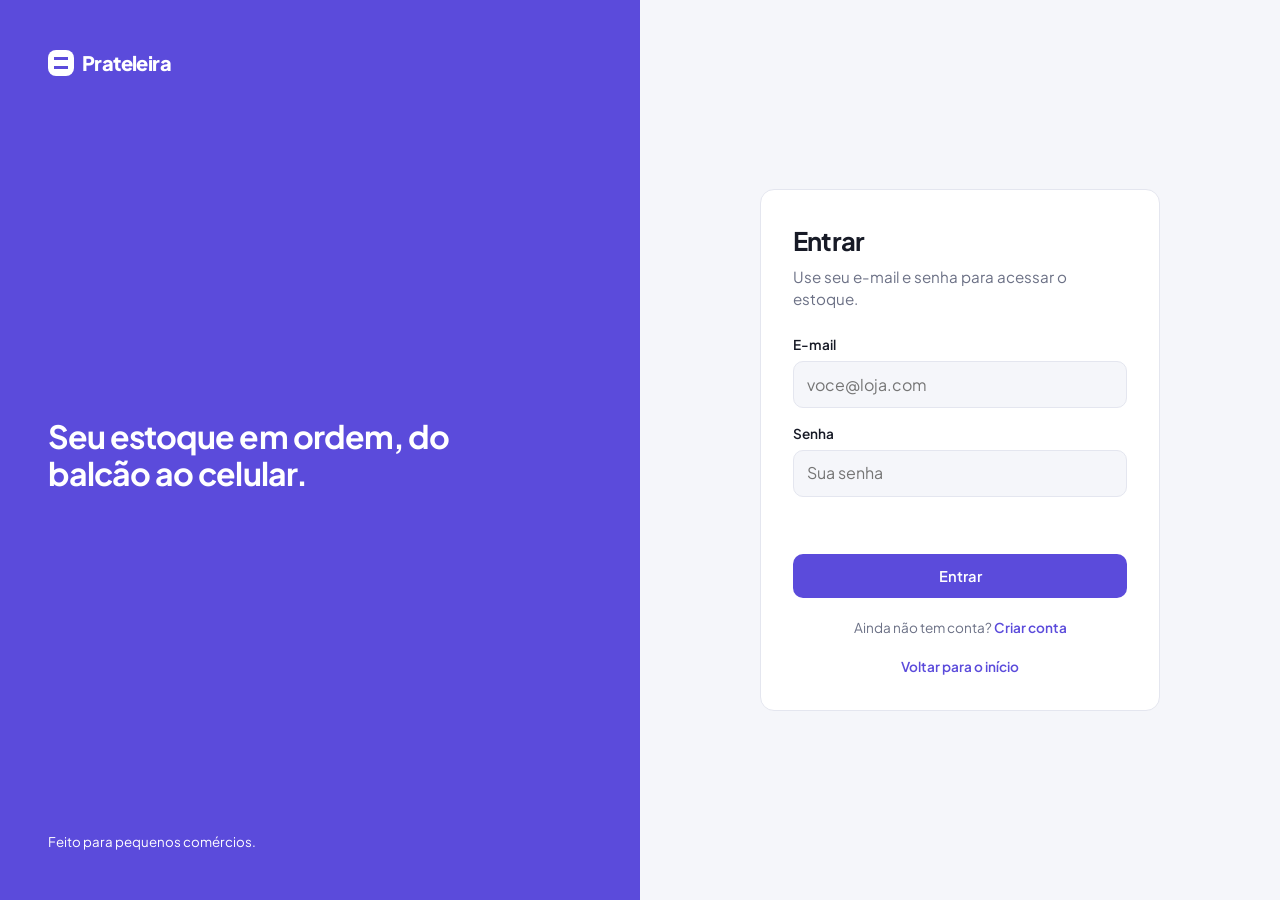
==== public/login.html @ 9b383a3e "versão 1" ====
<!DOCTYPE html>
<html lang="pt-BR"><head><meta charset="utf-8"><meta name="viewport" content="width=device-width,initial-scale=1"><title>Entrar · Prateleira</title><link rel="preconnect" href="https://fonts.googleapis.com"><link href="https://fonts.googleapis.com/css2?family=Plus+Jakarta+Sans:wght@400;500;600;700;800&display=swap" rel="stylesheet"><link rel="stylesheet" href="style.css"></head>
<body>
<div class="login-wrap">
  <aside class="login-side">
    <a href="index.html" class="logo"><i></i>Prateleira</a>
    <h2>Seu estoque em ordem, do balcão ao celular.</h2>
    <small>Feito para pequenos comércios.</small>
  </aside>
  <main class="login-form">
    <form class="card" id="form-login">
      <h1>Entrar</h1>
      <p class="sub">Use seu e-mail e senha para acessar o estoque.</p>
      <label for="email">E-mail</label>
      <input id="email" type="email" placeholder="voce@loja.com" required>
      <label for="senha">Senha</label>
      <input id="senha" type="password" placeholder="Sua senha" required>
      <p class="erro" id="erro" role="alert"></p>
      <button class="btn btn-primary" type="submit">Entrar</button>
      <p class="small">Ainda não tem conta? <a href="cadastro.html">Criar conta</a></p>
      <p class="small"><a href="index.html">Voltar para o início</a></p>
    </form>
  </main>
</div>
<script>
document.getElementById('form-login').addEventListener('submit',async e=>{
  e.preventDefault();
  const erro=document.getElementById('erro');erro.textContent='';
  const r=await fetch('/api/login',{method:'POST',headers:{'Content-Type':'application/json'},body:JSON.stringify({email:document.getElementById('email').value,senha:document.getElementById('senha').value})});
  if(r.ok) location.href='/app.html';
  else erro.textContent=(await r.json().catch(()=>({}))).erro||'Não foi possível entrar.';
});
</script>
</body></html>
---- public/style.css ----
:root{--bg:#f5f6fa;--surface:#fff;--ink:#171a26;--muted:#6b7085;--line:#e4e6ef;--accent:#5b4bdb;--accent-dark:#4637b8;--accent-soft:#eeebff;--ok:#12805c;--ok-soft:#dff5ec;--warn:#a85d00;--warn-soft:#fff0d6;--bad:#b42343;--bad-soft:#fde3e8;--r:14px}
@media(prefers-color-scheme:dark){:root{--bg:#10121b;--surface:#181b27;--ink:#eceef7;--muted:#9a9fb5;--line:#2a2e40;--accent:#8b7dff;--accent-dark:#a79cff;--accent-soft:#25234a;--ok:#4fd1a1;--ok-soft:#133a2d;--warn:#f5b04c;--warn-soft:#3b2b10;--bad:#ff7a93;--bad-soft:#42171f}}
*{box-sizing:border-box;margin:0}
body{font-family:'Plus Jakarta Sans',system-ui,sans-serif;background:var(--bg);color:var(--ink);line-height:1.5}
a{color:inherit;text-decoration:none}
:focus-visible{outline:3px solid var(--accent);outline-offset:2px}
.logo{font-weight:800;font-size:1.25rem;letter-spacing:-.03em;display:flex;align-items:center;gap:.5rem}
.logo i{width:26px;height:26px;border-radius:8px;background:var(--accent);display:inline-block;position:relative}
.logo i::after{content:"";position:absolute;inset:7px 6px;border-top:3px solid #fff;border-bottom:3px solid #fff}
.btn{display:inline-flex;align-items:center;justify-content:center;gap:.4rem;padding:.65rem 1.1rem;border-radius:10px;border:1px solid transparent;font:inherit;font-weight:600;font-size:.92rem;cursor:pointer;transition:background .15s}
.btn-primary{background:var(--accent);color:#fff}.btn-primary:hover{background:var(--accent-dark)}
.btn-ghost{background:transparent;border-color:var(--line);color:var(--ink)}.btn-ghost:hover{background:var(--accent-soft)}
.btn-sm{padding:.35rem .7rem;font-size:.8rem}
.btn-danger{background:var(--bad-soft);color:var(--bad)}
/* header */
.topbar{display:flex;justify-content:space-between;align-items:center;padding:1rem clamp(1rem,5vw,3rem);background:var(--surface);border-bottom:1px solid var(--line)}
.topbar nav{display:flex;gap:1.5rem;align-items:center;font-weight:500;color:var(--muted)}
/* landing */
.hero{max-width:1080px;margin:0 auto;padding:clamp(2.5rem,8vw,6rem) clamp(1rem,5vw,3rem);display:grid;gap:3rem;grid-template-columns:1.1fr .9fr;align-items:center}
.hero h1{font-size:clamp(2.2rem,5vw,3.6rem);line-height:1.05;letter-spacing:-.04em;font-weight:800}
.hero p{color:var(--muted);font-size:1.1rem;margin:1.2rem 0 2rem;max-width:46ch}
.hero .actions{display:flex;gap:.75rem;flex-wrap:wrap}
.preview{background:var(--surface);border:1px solid var(--line);border-radius:var(--r);padding:1.2rem;box-shadow:0 20px 50px -25px rgba(91,75,219,.45)}
.preview .row{display:flex;justify-content:space-between;align-items:center;padding:.75rem 0;border-bottom:1px solid var(--line)}
.preview .row:last-child{border:0}
.features{max-width:1080px;margin:0 auto;padding:0 clamp(1rem,5vw,3rem) 4rem;display:grid;gap:1rem;grid-template-columns:repeat(3,1fr)}
.features div{padding:1.4rem;border-left:3px solid var(--accent);background:var(--surface);border-radius:0 var(--r) var(--r) 0}
.features h3{margin-bottom:.3rem}.features p{color:var(--muted);font-size:.95rem}
/* badges */
.badge{display:inline-block;padding:.15rem .6rem;border-radius:99px;font-size:.78rem;font-weight:600}
.b-ok{background:var(--ok-soft);color:var(--ok)}.b-warn{background:var(--warn-soft);color:var(--warn)}.b-bad{background:var(--bad-soft);color:var(--bad)}
/* login */
.login-wrap{min-height:100vh;display:grid;grid-template-columns:1fr 1fr}
.login-side{background:var(--accent);color:#fff;padding:3rem;display:flex;flex-direction:column;justify-content:space-between}
.login-side .logo i{background:#fff}.login-side .logo i::after{border-color:var(--accent)}
.login-side h2{font-size:2rem;letter-spacing:-.03em;line-height:1.15;max-width:18ch}
.login-form{display:grid;place-items:center;padding:2rem}
.card{background:var(--surface);border:1px solid var(--line);border-radius:var(--r);padding:1.5rem}
.login-form .card{width:min(400px,100%);padding:2rem}
.login-form h1{font-size:1.6rem;letter-spacing:-.03em}
.sub{color:var(--muted);margin:.3rem 0 1.5rem;font-size:.95rem}
label{display:block;font-weight:600;font-size:.85rem;margin:1rem 0 .35rem}
input,select{width:100%;padding:.65rem .8rem;border:1px solid var(--line);border-radius:10px;background:var(--bg);color:var(--ink);font:inherit}
.login-form .btn{width:100%;margin-top:1.5rem}
.small{font-size:.85rem;color:var(--muted);text-align:center;margin-top:1.2rem}
.small a{color:var(--accent);font-weight:600}
/* app */
.app{display:grid;grid-template-columns:230px 1fr;min-height:100vh}
.side{background:var(--surface);border-right:1px solid var(--line);padding:1.3rem 1rem;display:flex;flex-direction:column;gap:.3rem}
.side .logo{margin-bottom:1.5rem;padding-left:.4rem}
.side a{padding:.6rem .8rem;border-radius:10px;color:var(--muted);font-weight:500}
.side a.on{background:var(--accent-soft);color:var(--accent);font-weight:700}
.side .exit{margin-top:auto}
.main{padding:clamp(1rem,3vw,2rem);min-width:0}
.head{display:flex;justify-content:space-between;align-items:center;flex-wrap:wrap;gap:1rem;margin-bottom:1.5rem}
.head h1{font-size:1.6rem;letter-spacing:-.03em}
.tab-radio{position:absolute;opacity:0;pointer-events:none}
.tabs{display:inline-flex;background:var(--surface);border:1px solid var(--line);border-radius:12px;padding:4px;margin-bottom:1.5rem}
.tabs label{margin:0;padding:.5rem 1.1rem;border-radius:9px;cursor:pointer;color:var(--muted);font-size:.9rem}
#t-crud:checked~.tabs label[for=t-crud],#t-tab:checked~.tabs label[for=t-tab]{background:var(--accent);color:#fff}
#t-crud:focus-visible~.tabs label[for=t-crud],#t-tab:focus-visible~.tabs label[for=t-tab]{outline:3px solid var(--accent);outline-offset:2px}
.panel{display:none}
#t-crud:checked~.panels .p-crud,#t-tab:checked~.panels .p-tab{display:block}
.crud-grid{display:grid;grid-template-columns:minmax(260px,360px) 1fr;gap:1.2rem;align-items:start}
.form-row{display:grid;grid-template-columns:1fr 1fr;gap:.8rem}
.card h2{font-size:1.05rem;margin-bottom:.2rem}
.form-actions{display:flex;gap:.6rem;margin-top:1.4rem}
.list li{list-style:none;display:flex;justify-content:space-between;align-items:center;gap:1rem;padding:.8rem 0;border-bottom:1px solid var(--line)}
.list li:last-child{border:0}
.list ul{padding:0}.list small{color:var(--muted)}
.list .acts{display:flex;gap:.4rem;flex-shrink:0}
.kpis{display:grid;grid-template-columns:repeat(3,1fr);gap:1rem;margin-bottom:1.2rem}
.kpis .card strong{display:block;font-size:1.7rem;letter-spacing:-.03em}
.kpis .card span{color:var(--muted);font-size:.85rem}
.toolbar{display:flex;gap:.8rem;margin-bottom:1rem}
.toolbar input{max-width:320px}.toolbar select{max-width:200px}
.table-wrap{overflow-x:auto;padding:0}
table{width:100%;border-collapse:collapse;min-width:640px}
th,td{padding:.85rem 1.1rem;text-align:left;border-bottom:1px solid var(--line);font-size:.92rem}
th{color:var(--muted);font-weight:600;font-size:.82rem;background:var(--bg)}
tr:last-child td{border:0}
td.num,th.num{text-align:right;font-variant-numeric:tabular-nums}
@media(max-width:820px){.hero,.features,.login-wrap,.crud-grid,.kpis{grid-template-columns:1fr}.login-side{display:none}.app{grid-template-columns:1fr}.side{flex-direction:row;overflow-x:auto;border-right:0;border-bottom:1px solid var(--line)}.side .logo{margin:0 1rem 0 0}.side .exit{margin:0 0 0 auto}.topbar nav a:not(.btn){display:none}}

.erro{color:var(--bad);font-size:.88rem;font-weight:600;margin-top:1rem;min-height:1.2em}
button.btn{font-family:inherit}
.btn:disabled{opacity:.4;cursor:not-allowed}
.page{max-width:1080px;margin:0 auto;padding:clamp(2rem,6vw,4rem) clamp(1rem,5vw,3rem) 1.5rem}
.page h1{font-size:clamp(1.9rem,4vw,2.8rem);letter-spacing:-.04em;line-height:1.1}
.page p{color:var(--muted);margin-top:.8rem;max-width:56ch}
.topbar nav a.atual{color:var(--accent);font-weight:700}
.end{max-width:1080px;margin:0 auto;padding:0 clamp(1rem,5vw,3rem) 4rem}
.modal{border:1px solid var(--line);border-radius:var(--r);background:var(--surface);color:var(--ink);padding:1.8rem;width:min(420px,calc(100% - 2rem));margin:auto}
.modal::backdrop{background:rgba(16,18,27,.55)}
.modal h2{font-size:1.3rem;letter-spacing:-.03em}
.modal .sub{margin-bottom:.5rem;font-weight:600;color:var(--ink)}
.b-info{background:var(--accent-soft);color:var(--accent)}
.list li{flex-wrap:wrap}
.features div:last-child:nth-child(3n+1){grid-column:1/-1}
.dica{display:block;margin-top:.3rem;color:var(--muted);font-size:.78rem}
.dica[hidden]{display:none}
input:disabled{opacity:.55;cursor:not-allowed}
.tabs button{margin:0;padding:.5rem 1.1rem;border:0;border-radius:9px;cursor:pointer;color:var(--muted);font:inherit;font-size:.9rem;background:transparent}
.tabs button[aria-pressed=true]{background:var(--accent);color:#fff}
.head select{width:auto}
.chart{width:100%;height:auto;display:block}
.chart .grid{stroke:var(--line)}.chart .zero{stroke:var(--muted)}
.chart text{fill:var(--muted);font-size:11px;font-family:inherit}
.chart .linha{fill:none;stroke:var(--accent);stroke-width:2.5;stroke-linejoin:round;stroke-linecap:round}
.chart .pt{fill:var(--surface);stroke:var(--accent);stroke-width:2.5}
.chart .pt:hover{fill:var(--accent)}
.vazio{color:var(--muted);font-size:.9rem;margin-top:.8rem}
.vazio[hidden]{display:none}
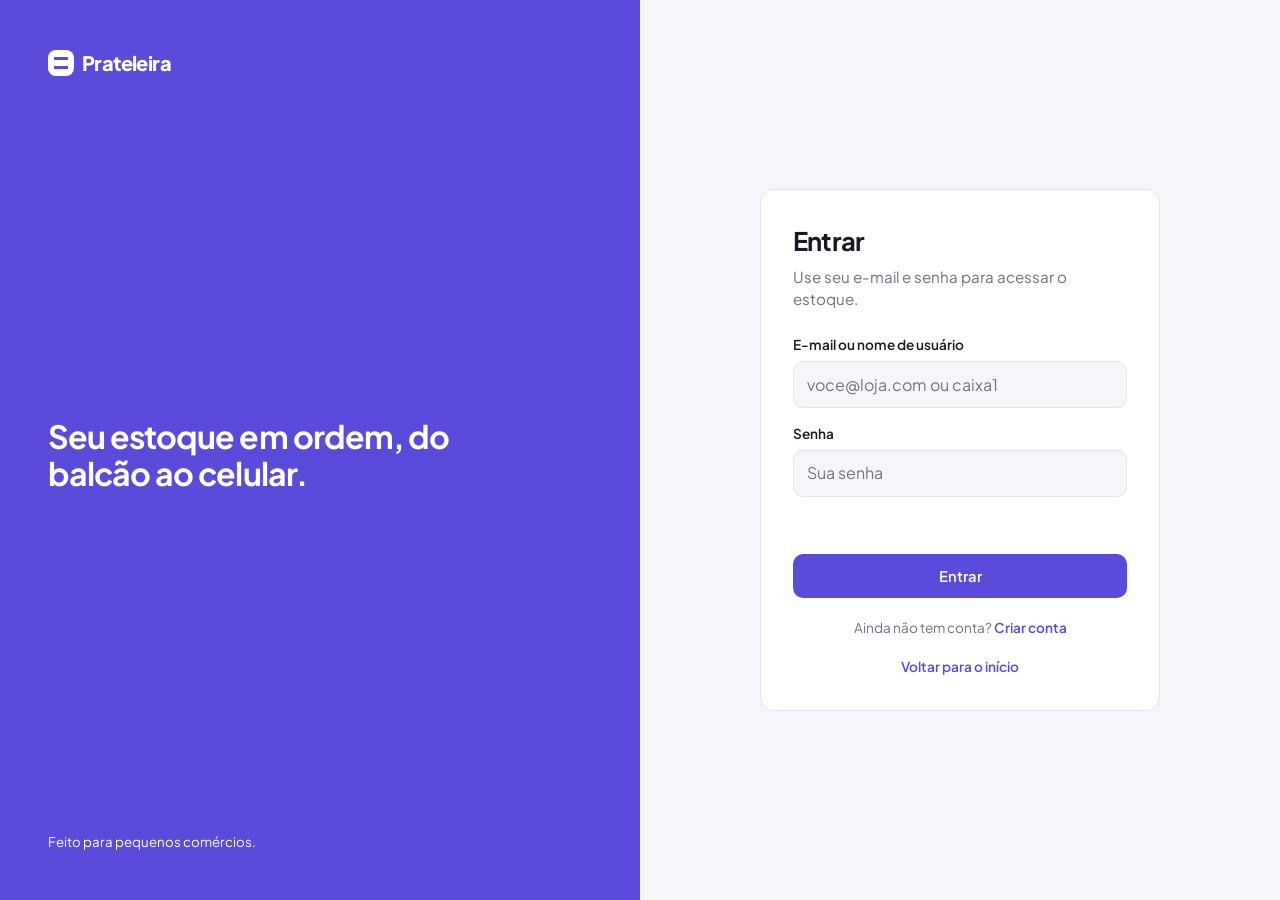
==== commit 1d6e6ffd: "versão 1.3" ====
--- a/public/login.html
+++ b/public/login.html
@@ -11,8 +11,8 @@
     <form class="card" id="form-login">
       <h1>Entrar</h1>
       <p class="sub">Use seu e-mail e senha para acessar o estoque.</p>
-      <label for="email">E-mail</label>
-      <input id="email" type="email" placeholder="voce@loja.com" required>
+      <label for="email">E-mail ou nome de usuário</label>
+      <input id="email" type="text" placeholder="voce@loja.com ou caixa1" autocomplete="username" autocapitalize="none" required>
       <label for="senha">Senha</label>
       <input id="senha" type="password" placeholder="Sua senha" required>
       <p class="erro" id="erro" role="alert"></p>
--- a/public/style.css
+++ b/public/style.css
@@ -111,3 +111,13 @@
 .chart .pt:hover{fill:var(--accent)}
 .vazio{color:var(--muted);font-size:.9rem;margin-top:.8rem}
 .vazio[hidden]{display:none}
+[hidden]{display:none!important}
+body.operador .so-admin{display:none!important}
+.acts{display:flex;gap:.4rem;flex-wrap:wrap}
+.modal-lg{width:min(560px,calc(100% - 2rem))}
+.add-row{display:grid;grid-template-columns:1fr 90px auto;gap:.6rem;align-items:end}
+.add-row label{margin-top:.2rem}
+.itens{padding:0;margin:.8rem 0 0}
+.itens li{list-style:none;display:flex;justify-content:space-between;align-items:center;gap:1rem;padding:.55rem 0;border-bottom:1px solid var(--line);font-size:.92rem}
+.itens li span:last-child{display:flex;align-items:center;gap:.6rem;white-space:nowrap}
+.total{margin:.6rem 0 0;font-weight:700}
